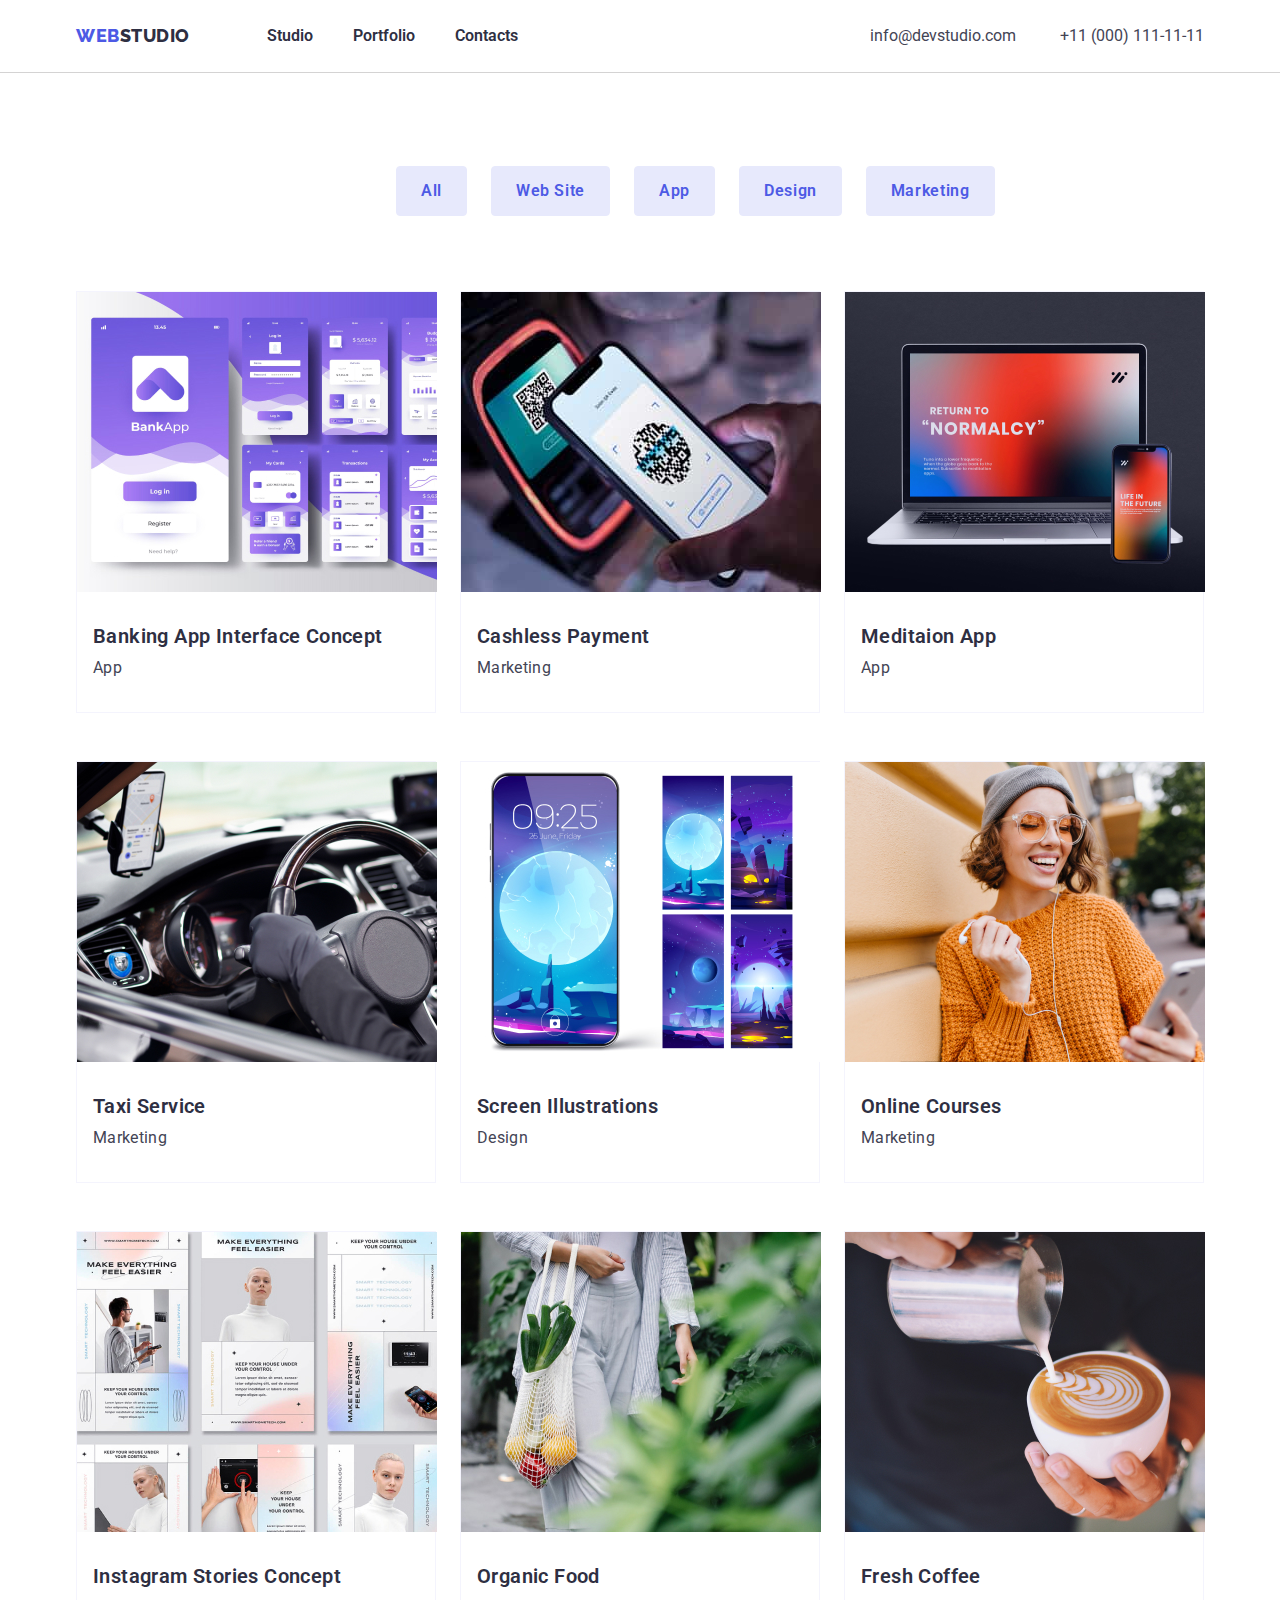
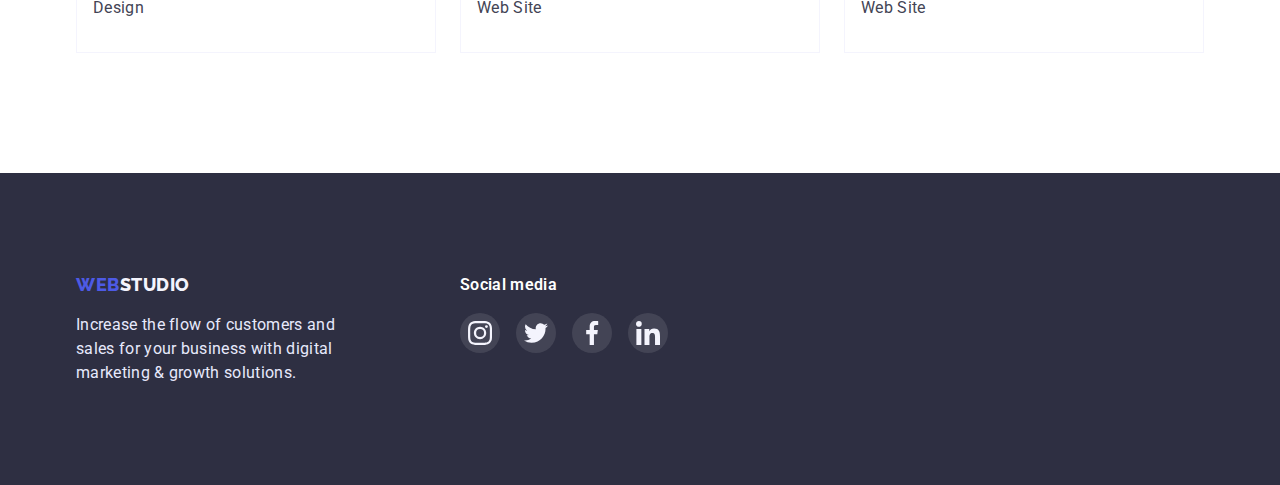
==== porfolio.html @ 74278d8d "HW 5" ====
<!DOCTYPE html>
<html lang="en">
<head>
    <meta charset="UTF-8">
    <meta http-equiv="X-UA-Compatible" content="IE=edge">
    <meta name="viewport" content="width=device-width, initial-scale=1.0">
    
    <!-- нормалізатор -->
    <link rel="stylesheet" href="https://cdnjs.cloudflare.com/ajax/libs/modern-normalize/1.0.0/modern-normalize.min.css"/>
    
    <!-- мої стилі -->
    <link rel="stylesheet" href="./css/styles.css">

    <!-- шрифт -->
    <link rel="preconnect" href="https://fonts.googleapis.com">
    <link rel="preconnect" href="https://fonts.gstatic.com" crossorigin>
    <link href="https://fonts.googleapis.com/css2?family=Raleway:wght@700&family=Roboto:wght@400;500;700;900&display=swap" rel="stylesheet">
    <title>Portfolio</title>
</head>
<body>

    <header>
        <div class="container logo-flex">
            <a href="./index.html" class="logo">
                <span class="logo-name">Web</span>Studio
            </a>
            <nav class="menu">
                <ul class="menu-list">
                    <li><a href="./index.html" class="link">Studio</a></li>
                    <li><a href="./porfolio.html" class="link">Portfolio</a></li>
                    <li><a href="#" class="link">Contacts</a></li>
                </ul>
            </nav>
            <div class="menu-contacts">
                <a href="mailto:info@devstudio.com" class="contacts-link">info@devstudio.com</a>
                <a href="tel:+110001111111" class="contacts-link">+11 (000) 111-11-11</a>  
            </div>
        </div>
    </header>

    <main class="portfolio">
        <h1 class="portfolio-title">Our work examples</h1>

        <section>
           <div class="container">
            <nav class="portfolio-nav">
                <ul class="portfolio-list">
                    <li class="portfolio-list-item"><button type="button" class="porfolio-button">All</button></li>
                    <li class="portfolio-list-item"><button type="button" class="porfolio-button">Web Site</button></li>
                    <li class="portfolio-list-item"><button type="button" class="porfolio-button">App</button></li>
                    <li class="portfolio-list-item"><button type="button" class="porfolio-button">Design</button></li>
                    <li class="portfolio-list-item"><button type="button" class="porfolio-button">Marketing</button></li>
                </ul>
            </nav>

           </div>
            
           <div class="container">
                <ul class="works-list">
                    <li class="work-card">
                        <img src="./images/work1.jpg" alt="BankApp" width="360" height="300">
                        <div class="work-card-signature">
                            <h2 class="work-card-title">Banking App Interface Concept</h2>
                            <p class="work-card-description">App</p>
                        </div>
                    </li>

                    <li class="work-card">
                        <img src="./images/work12.jpg" alt="Mobile app payment" width="360" height="300">
                        <div class="work-card-signature">
                            <h2 class="work-card-title">Cashless Payment</h2>
                            <p class="work-card-description">Marketing</p>
                        </div>
                    </li>

                    <li class="work-card">
                        <img src="./images/work3.jpg" alt="Notebook and telephone on a black phone" width="360" height="300">
                        <div class="work-card-signature">
                            <h2 class="work-card-title">Meditaion App</h2>
                            <p class="work-card-description">App</p>
                        </div>  
                    </li>

                    <li class="work-card">
                        <img src="./images/work4.jpg" alt="Taxi driver" width="360" height="300">
                        <div class="work-card-signature">
                            <h2 class="work-card-title">Taxi Service</h2>
                            <p class="work-card-description">Marketing</p>
                        </div>
                    </li>

                    <li class="work-card">
                        <img src="./images/work5.jpg" alt=" Illustration the moon in the sky" width="360" height="300">
                        <div class="work-card-signature">
                            <h2 class="work-card-title">Screen Illustrations</h2>
                            <p class="work-card-description">Design</p>
                        </div>
                    </li>

                    <li class="work-card">
                        <img src="./images/work6.jpg" alt="Pretty girl with a phone" width="360" height="300">
                        <div class="work-card-signature">
                            <h2 class="work-card-title">Online Courses</h2>
                            <p class="work-card-description">Marketing</p>
                        </div>
                    </li>

                    <li class="work-card">
                        <img src="./images/work7.jpg" alt="Instagram pages" width="360" height="300">
                        <div class="work-card-signature">
                            <h2 class="work-card-title">Instagram Stories Concept</h2>
                            <p class="work-card-description">Design</p>
                        </div>
                    </li>

                    <li class="work-card">
                        <img src="./images/work8.jpg" alt="Bag with food" width="360" height="300">
                        <div class="work-card-signature">
                            <h2 class="work-card-title">Organic Food</h2>
                            <p class="work-card-description">Web Site</p>
                        </div>
                    </li>

                    <li class="work-card">
                        <img src="./images/work9.jpg" alt="Cup of coffee with milk" width="360" height="300">
                        <div class="work-card-signature">
                            <h2 class="work-card-title">Fresh Coffee</h2>
                            <p class="work-card-description">Web Site</p>
                        </div>
                    </li>
                </ul>  
           </div>
        </section>
    </main>

    <footer class="invitation">
        <div class="container">
            <div class="footer-logo">
                <a href="./index.html" class="logo">
                    <span class="logo-name">Web</span><span class="invitation-logo-name">Studio</span>
                </a>
                <p>Increase the flow of customers and sales for your business with digital marketing & growth solutions.</p>
            </div>
            <div class="footer-social-list-links">
                <p>Social media</p>
                <ul class="footer-social-links">
                    <li>
                        <a href="#" class="social-link footer-link">
                            <svg class="footer-social-links-icon" width="24" height="24">
                                <use href="./images/symbol-defs.svg#icon-instagram"></use>
                            </svg>
                        </a>
                    </li>
                    <li>
                        <a href="#" class="social-link footer-link">
                            <svg class="footer-social-links-icon" width="24" height="24">
                                <use href="./images/symbol-defs.svg#icon-twitter"></use>
                            </svg>
                        </a>
                    </li>
                    <li>
                        <a href="#" class="social-link footer-link">
                            <svg class="footer-social-links-icon" width="24" height="24">
                                <use href="./images/symbol-defs.svg#icon-facebook"></use>
                            </svg>
                        </a>
                    </li>
                    <li>
                        <a href="#" class="social-link footer-link">
                            <svg class="footer-social-links-icon" width="24" height="24">
                                <use href="./images/symbol-defs.svg#icon-linkedin"></use>
                            </svg>
                        </a>
                    </li>
                </ul>
            </div>
        </div>
    </footer>
    
</body>
</html>
---- css/styles.css ----
/* ============================== root styles ============================== */

:root {
    --main-text-color: #434455;
    --main-title-color:  #2E2F42;
    --link-color: #4D5AE5;
    --link-color-hover: #31D0AA;
    --main-background-color: #FFFFFF;
    }
 
/* ============================== body styles ============================== */

body {
    background-color: var(--main-background-color);
    
    font-family: "Roboto", sans-serif;
    color: var(--main-text-color);
    font-size: 16px;
}

li {
    list-style-type: none;
}

header {
    padding: 24px 0px;
    border-bottom: 1px solid rgb(212, 211, 211);
}

.container {  
    margin-left: auto;
    margin-right: auto;
    padding: 0 15px;
    width: 1158px;
}

.social-link {
    display: flex;
    align-items: center;
    justify-content: center;

    width: 40px;
    height: 40px;
    border-radius: 50%;

    margin: 0;
    padding: 0;

    cursor: pointer;
}

/* ============================== logo styles ============================== */

.logo-flex {
    display: flex;
    align-items: center;
}

.logo {
    color: var(--main-title-color);
    
    font-family: "Raleway", sans-serif;
    font-weight: 800;
    font-size: 18px;
    line-height: 1.33;
    letter-spacing: 0.03em;

    text-decoration: none;
    text-transform: uppercase;
}

.logo-name {
    color: var(--link-color);
}

/* ============================== menu навигации ============================== */

.menu {
    margin-left: 77px;
}

.menu-list {
    display: flex;
    padding: 0;
    margin: 0;
}

.menu-list > li:not(:first-child) {
    margin-left: 40px; 
}

.link {
    color: var(--main-title-color);
    text-decoration: none; 
    font-weight: 600;
}

.link:hover, 
.link:focus {  
    color: var(--link-color);
}

.menu-contacts {
    margin-left: auto;
}

.contacts-link {
    display: inline;

    color: var(--main-text-color);
    text-decoration: none;
}

.contacts-link:last-child {
    margin-left: 40px;
}

.contacts-link:hover, 
.contacts-link:focus {
    color: var(--link-color);
}

/* ============================== главная картинка styles ============================== */

.promotion {
    display: block;
    max-width: 1600px;
    height: 600px; 
    margin-left: auto;
    margin-right: auto; 
    background-color: var(--main-title-color);
    background-image: linear-gradient(to right, 
    rgb(46, 47, 66, 0.7), 
    rgba(46, 47, 66, 0.7)),
    url(../images/people-office.jpg); 
    background-size: cover;
    background-position: center;
}

.promotion-content {
    min-height: 603px;
    padding: 192px 0;
    text-align: center;
}

.promotion-title {
    width: 492px;
    padding: 0;
    margin: 0;
    margin-left: auto;
    margin-right: auto;
    margin-bottom: 48px;

    color: var(--main-background-color);
    font-size: 56px;
    line-height: 1.07;
}

.button {
    min-width: 170px;
    padding: 16px 32px;
    border: 0 solid transparent;
    border-radius: 4px;
    
    font-family: inherit;
    color: var(--main-background-color);
    font-size: 16px;
    font-weight: 600;
    line-height: 1.187;
    letter-spacing: 0.04em;

    background-color: var(--link-color);
    cursor: pointer;

    box-shadow: 0px 4px 4px rgba(0, 0, 0, 0.15);
}

.button:hover,
.button:focus {
    box-shadow: 0px 1px 6px 
    rgba(46, 47, 66, 0.08), 
    0px 1px 1px rgba(46, 47, 66, 0.16), 
    0px 2px 1px rgba(46, 47, 66, 0.08);
}

.button:active {
    background: #404BBF;
    box-shadow: 0px 4px 4px rgba(0, 0, 0, 0.15);
}

/* ============================== features section styles ============================== */

.features {
    padding-top: 120px;
    padding-bottom: 120px;
}

.main-features-title {
    display: none;
}

.features-list {
    display: flex;
    
    padding: 0;
    margin: 0;
}

.features-list-item {
    display: flex;
    flex-direction: column;
    align-items: flex-start;
    padding: 0px;
    gap: 8px;
}

.features-image {
    width: 264px;
    height: 112px;

    display: flex;
    justify-content: center;
    align-items: center;
   
    background-color: #F4F4FD;
    border-radius: 5px;
}

.features-icon {
    display: block;     
}

.features-title {
    margin: 0;    
    font-weight: 600;
    font-size: 20px;
    line-height: 1.2;
    letter-spacing: 0.04em;
}

.features-list > li:not(:first-child) {
    margin-left: 24px;
}

.features-list p {
    margin: 0;
    line-height: 1.5;
    letter-spacing: 0.02em; 
}

/* ============================== products section styles ============================== */

.products {
    padding-bottom: 120px;
}
    
.products-title {
    margin: 0;
    margin-bottom: 72px;
    
    font-weight: 600;
    font-size: 36px;
    line-height: 1.11;
    letter-spacing: 0.02em;
    color: var(--main-title-color);

    text-align: center;
    text-transform: capitalize;
}

.products-list {
    display: flex;
    justify-content: space-between;
    
    margin: 0;
    padding: 0;
}

.products-list img {
    display: block;
}

/* ============================== team section styles ============================== */

.team {
    background-color: #F4F4FD;
    padding-top: 120px;
    padding-bottom: 120px;
}

.team-title {
    margin: 0;
    margin-bottom: 72px;
    
    color: var(--main-title-color);
    font-size: 36px;
    font-weight: 600;
    line-height: 1.11;
    letter-spacing: 0.02em;

    text-align: center;
    text-transform: capitalize;
}

.team-list {
    display: flex;
    justify-content: space-between;
    margin: 0;
    padding: 0;
}

.team-member {
    margin: 0;
    margin-bottom: 8px;
    
    color: var(--main-title-color);
    font-size: 20px;
    font-weight: 600;
    line-height: 1.2;
    letter-spacing: 0.02em;
}
.team-card {
    background-color: var(--main-background-color);
    width: 265px;
    text-align: center;

    box-shadow: 0px 1px 6px rgba(46, 47, 66, 0.08), 0px 1px 1px rgba(46, 47, 66, 0.16), 0px 2px 1px rgba(46, 47, 66, 0.08);
    border-radius: 0px 0px 4px 4px;
}

.team-card > img {
    display: block;
}

.team-card p {
    margin: 0;
    margin-bottom: 8px;
    padding: 0;
    
    line-height: 1.5;
    letter-spacing: 0.02em;
}

.team-card-signature {
    padding: 32px 16px;
}

/* ============================== Ссылки на социальные сети ============================== */

.team-card-social-links {
    display: flex;
    margin: 0;
    padding: 4px 0;
    flex-direction: row;
    justify-content: center;
    align-items: center;
    gap: 24px;
}

.team-card-link {
    background-color: var(--link-color);
}

.team-card-link.social-link:hover,
.team-card-link.social-link:focus {
    background-color: var(--link-color-hover);
}

/* ============================== customers section styles ============================== */

.customers {
    margin: 0;
    padding: 120px 0;
}

.customers-title {
    margin: 0;
    margin-bottom: 72px;
    
    color: var(--main-title-color);
    font-size: 36px;
    line-height: 1.17;
    letter-spacing: 0.03em;

    text-align: center;
    text-transform: capitalize;
}

.customers-list {
    display: flex;
    padding: 0;
    margin: 0;
    flex-direction: row;
    align-items: flex-start;
    gap: 24px;
}

.customers-image {
    display: flex;
    justify-content: center;
    align-items: center;
    
    width: 168px;
    height: 88px;
    margin: 0;
    
    outline: 1px solid #8E8F99;
    color: #8E8F99;
    border-radius: 4px;
    cursor: pointer;
}

.customers-icon {
    fill: currentColor;
}

.customers-image:hover,
.customers-image:focus {
    outline: 1px solid var(--link-color);
    color: var(--link-color);
}

/* ============================== footer styles ============================== */

.invitation {
    padding-top: 100px;
    padding-bottom: 100px;
    
    background-color: var(--main-title-color);
    color: #E7E9FC;
}

.invitation > .container {
    display: flex;
}

.invitation-logo-name {
    color: #F4F4FD;
    font-family: "Raleway", sans-serif;
    font-weight: 800;
    font-size: 18px;
    line-height: 1.33;
    letter-spacing: 0.03em;

    text-decoration: none;
    text-transform: uppercase;
}

.footer-social-list-links {
    margin-left: 120px;
}

.footer-social-list-links > p {
    margin: 0;
    padding: 0;
    margin-bottom: 16px;

    color: var(--main-background-color);

    font-size: 16px;
    font-weight: 600;
    line-height: 1.5;
    letter-spacing: 0.02em;
}

.footer-social-links {
    display: flex;
    flex-direction: row;
    align-items: flex-start;
    gap: 16px;
    
    padding: 0px;
    margin: 0;
}

.footer-logo p {
    width: 264px;
    margin: 0;
    margin-top: 16px;
    line-height: 1.5;
    letter-spacing: 0.02em;
}

.footer-link {
    background-color: rgba(255, 255, 255, 0.1);
}

.social-link.footer-link:hover,
.social-link.footer-link:focus {
    background-color: var(--link-color-hover);
}

.footer-social-links-icon {
    margin: 0;
}

/* ============================== porfolio styles ============================== */

.portfolio {
    padding-top: 93px;
    padding-bottom: 120px;   
}

.portfolio-title {
    display: none;
}

.portfolio-nav  {
    margin-left: 320px;
    margin-bottom: 75px;
}

.portfolio-list {
    display: flex;
    padding: 0;
    margin: 0;
}

.portfolio-list > li:not(:first-child) {
    margin-left: 24px;
}

.porfolio-button {
    padding: 12px 24px;
    border: 0 solid transparent;
    border-radius: 4px;
    
    background-color: #E7E9FC;
    border: 1px solid #E7E9FC;
    
    font-family: inherit;
    color: var(--link-color);
    font-weight: 600;
    font-size: 16px;
    line-height: 1.5;
    letter-spacing: 0.04em;
    text-align: center;
    
    cursor: pointer;
}

.porfolio-button:hover,
.porfolio-button:focus {
    background-color: var(--link-color);
    color: var(--main-background-color);
    box-shadow: 0px 3px 1px rgba(0, 0, 0, 0.1), 
    0px 2px 1px rgba(0, 0, 0, 0.08), 
    0px 2px 2px rgba(0, 0, 0, 0.12);
    
} 

/* ============================== примеры работ в портфолио ============================== */

.works-list {
    padding: 0;
    margin: 0;
    display: flex;
    flex-wrap: wrap;
    column-gap: 24px;
    row-gap: 48px; 
}

.work-card {
    width: 360px;  
    border: 0.5px solid #F4F4FD;
}

.work-card:hover {
    background: var(--main-background-color);
    box-shadow: 0px 1px 6px rgba(46, 47, 66, 0.3);

    
    position: relative;
    bottom: 10px;
    left: 10px;
}

.work-card-signature {
    width: 360px;
    padding: 32px 16px;
}

.work-card-title {
    margin: 0;
    margin-bottom: 8px;
       
    color: var(--main-title-color);
    
    font-size: 20px;
    font-weight: 600;
    line-height: 1.2;
    letter-spacing: 0.02em;
}

.work-card-description {
    margin: 0;
    color: var(--main-text-color);

    font-size: 16px;
    line-height: 1.5;
    letter-spacing: 0.02em;
}

.work-card img {
    display: block;
}
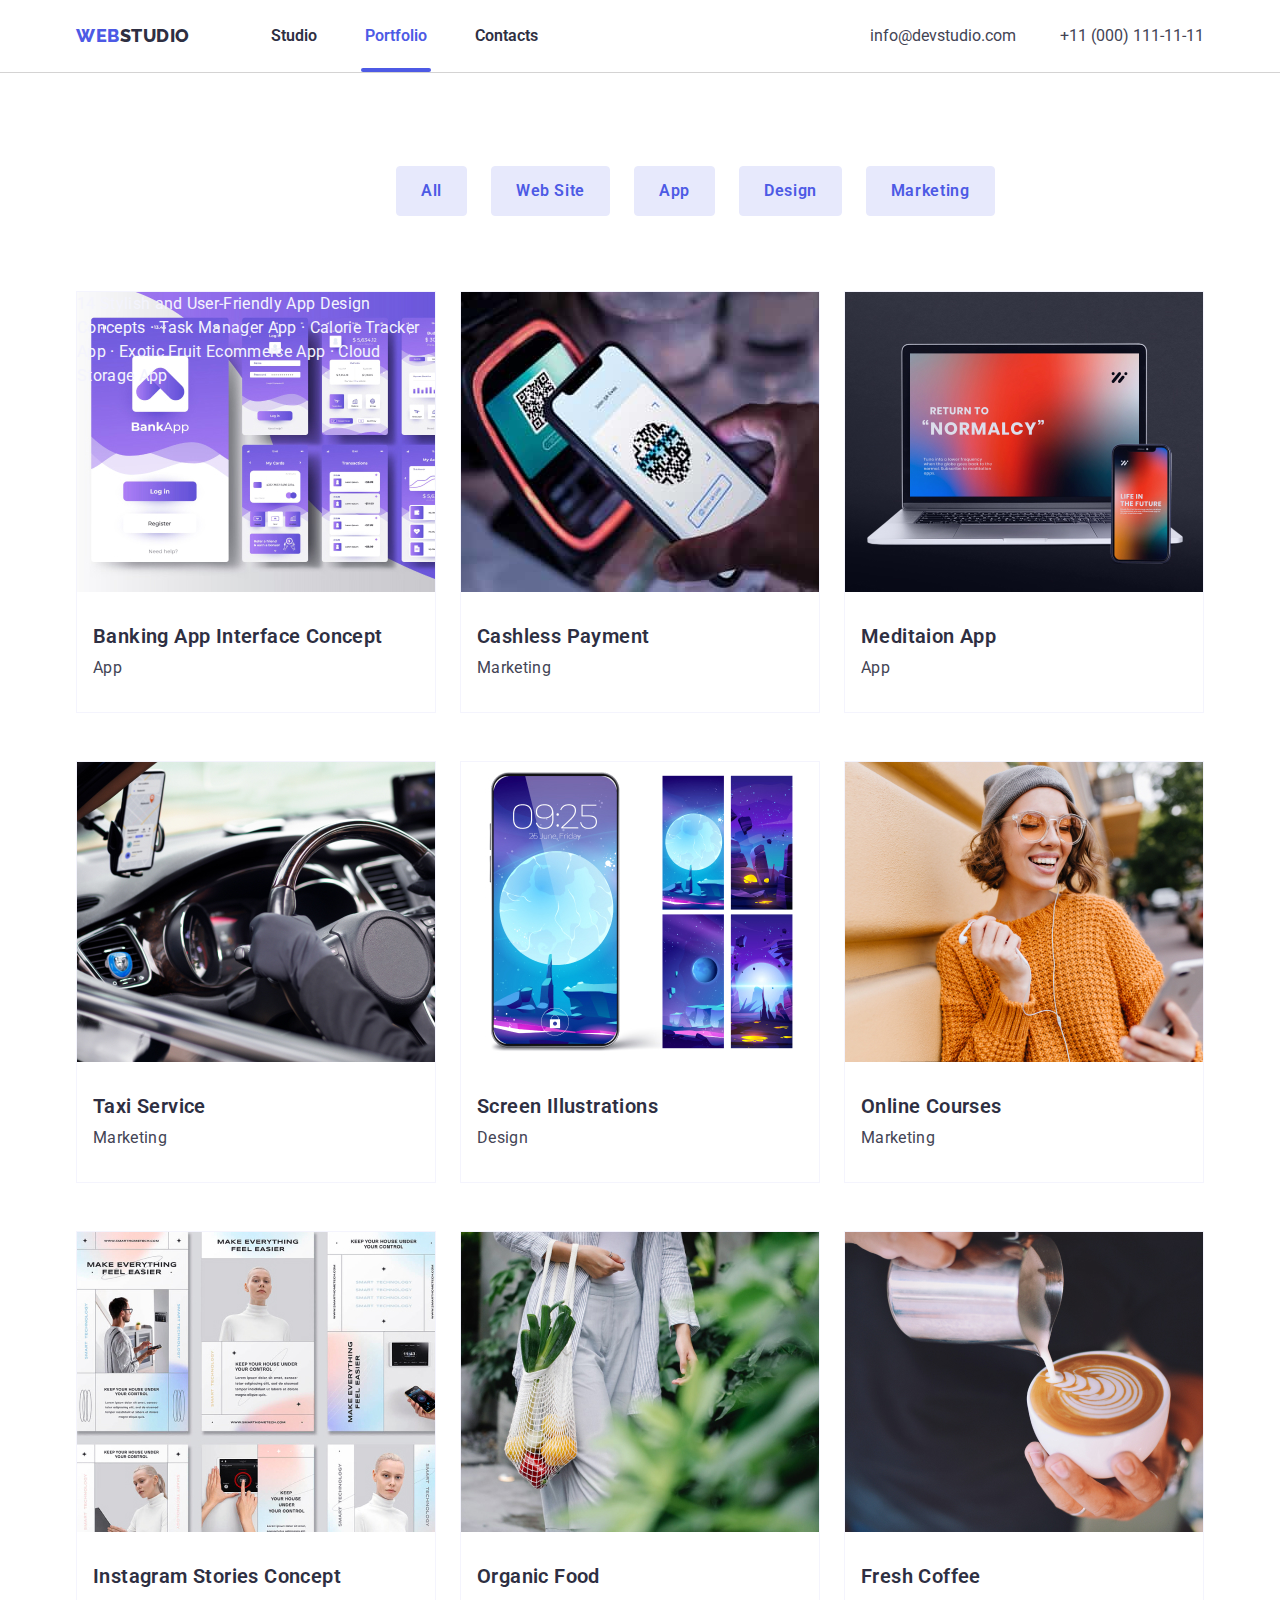
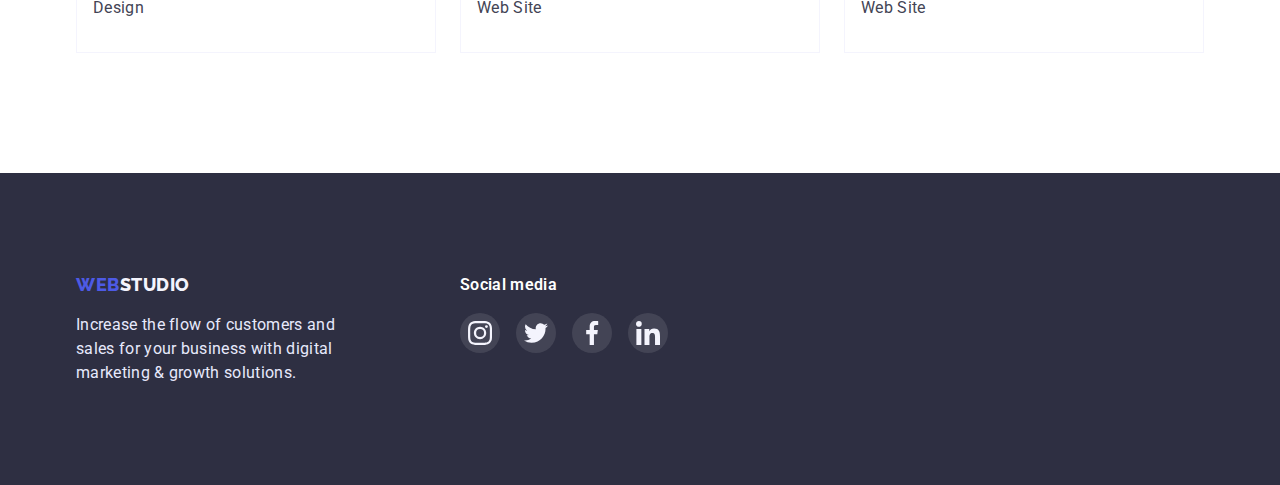
==== commit d2232d37: "сделал оверлей" ====
--- a/porfolio.html
+++ b/porfolio.html
@@ -27,7 +27,7 @@
             <nav class="menu">
                 <ul class="menu-list">
                     <li><a href="./index.html" class="link">Studio</a></li>
-                    <li><a href="./porfolio.html" class="link">Portfolio</a></li>
+                    <li><a href="./porfolio.html" class="link current">Portfolio</a></li>
                     <li><a href="#" class="link">Contacts</a></li>
                 </ul>
             </nav>
@@ -58,7 +58,13 @@
            <div class="container">
                 <ul class="works-list">
                     <li class="work-card">
-                        <img src="./images/work1.jpg" alt="BankApp" width="360" height="300">
+                        <div class="work-card-overlay">
+                            <img src="./images/work1.jpg" alt="BankApp" width="360" height="300">
+                            <p class="overlay-signature">
+                                14 Stylish and User-Friendly App Design Concepts · Task Manager App · 
+                                Calorie Tracker App · Exotic Fruit Ecommerce App · Cloud Storage App
+                            </p>
+                        </div>
                         <div class="work-card-signature">
                             <h2 class="work-card-title">Banking App Interface Concept</h2>
                             <p class="work-card-description">App</p>
@@ -66,7 +72,9 @@
                     </li>
 
                     <li class="work-card">
-                        <img src="./images/work12.jpg" alt="Mobile app payment" width="360" height="300">
+                        <div class="work-card-overlay">
+                            <img src="./images/work12.jpg" alt="Mobile app payment" width="360" height="300">
+                        </div>
                         <div class="work-card-signature">
                             <h2 class="work-card-title">Cashless Payment</h2>
                             <p class="work-card-description">Marketing</p>
@@ -74,7 +82,9 @@
                     </li>
 
                     <li class="work-card">
-                        <img src="./images/work3.jpg" alt="Notebook and telephone on a black phone" width="360" height="300">
+                        <div class="work-card-overlay">
+                            <img src="./images/work3.jpg" alt="Notebook and telephone on a black phone" width="360" height="300">
+                        </div>
                         <div class="work-card-signature">
                             <h2 class="work-card-title">Meditaion App</h2>
                             <p class="work-card-description">App</p>
@@ -82,7 +92,9 @@
                     </li>
 
                     <li class="work-card">
-                        <img src="./images/work4.jpg" alt="Taxi driver" width="360" height="300">
+                        <div class="work-card-overlay">
+                            <img src="./images/work4.jpg" alt="Taxi driver" width="360" height="300">
+                        </div>
                         <div class="work-card-signature">
                             <h2 class="work-card-title">Taxi Service</h2>
                             <p class="work-card-description">Marketing</p>
@@ -90,7 +102,9 @@
                     </li>
 
                     <li class="work-card">
-                        <img src="./images/work5.jpg" alt=" Illustration the moon in the sky" width="360" height="300">
+                        <div class="work-card-overlay">
+                            <img src="./images/work5.jpg" alt=" Illustration the moon in the sky" width="360" height="300">
+                        </div>
                         <div class="work-card-signature">
                             <h2 class="work-card-title">Screen Illustrations</h2>
                             <p class="work-card-description">Design</p>
@@ -98,7 +112,9 @@
                     </li>
 
                     <li class="work-card">
-                        <img src="./images/work6.jpg" alt="Pretty girl with a phone" width="360" height="300">
+                        <div class="work-card-overlay">
+                            <img src="./images/work6.jpg" alt="Pretty girl with a phone" width="360" height="300">
+                        </div>
                         <div class="work-card-signature">
                             <h2 class="work-card-title">Online Courses</h2>
                             <p class="work-card-description">Marketing</p>
@@ -106,7 +122,9 @@
                     </li>
 
                     <li class="work-card">
-                        <img src="./images/work7.jpg" alt="Instagram pages" width="360" height="300">
+                        <div class="work-card-overlay">
+                            <img src="./images/work7.jpg" alt="Instagram pages" width="360" height="300">
+                        </div>
                         <div class="work-card-signature">
                             <h2 class="work-card-title">Instagram Stories Concept</h2>
                             <p class="work-card-description">Design</p>
@@ -114,7 +132,9 @@
                     </li>
 
                     <li class="work-card">
-                        <img src="./images/work8.jpg" alt="Bag with food" width="360" height="300">
+                        <div class="work-card-overlay">
+                            <img src="./images/work8.jpg" alt="Bag with food" width="360" height="300">
+                        </div>
                         <div class="work-card-signature">
                             <h2 class="work-card-title">Organic Food</h2>
                             <p class="work-card-description">Web Site</p>
@@ -122,7 +142,9 @@
                     </li>
 
                     <li class="work-card">
-                        <img src="./images/work9.jpg" alt="Cup of coffee with milk" width="360" height="300">
+                        <div class="work-card-overlay">
+                            <img src="./images/work9.jpg" alt="Cup of coffee with milk" width="360" height="300">
+                        </div>
                         <div class="work-card-signature">
                             <h2 class="work-card-title">Fresh Coffee</h2>
                             <p class="work-card-description">Web Site</p>
--- a/css/styles.css
+++ b/css/styles.css
@@ -6,6 +6,8 @@
     --link-color: #4D5AE5;
     --link-color-hover: #31D0AA;
     --main-background-color: #FFFFFF;
+
+    --timing-animation: cubic-bezier(0.4, 0, 0.2, 1);
     }
  
 /* ============================== body styles ============================== */
@@ -47,6 +49,8 @@
     padding: 0;
 
     cursor: pointer;
+
+    transition: background-color 250ms var(--timing-animation) 0ms;
 }
 
 /* ============================== logo styles ============================== */
@@ -73,6 +77,10 @@
     color: var(--link-color);
 }
 
+.current::after {
+
+}
+
 /* ============================== menu навигации ============================== */
 
 .menu {
@@ -90,9 +98,33 @@
 }
 
 .link {
+    position: relative;
+
+    padding: 0 4px;
+
     color: var(--main-title-color);
     text-decoration: none; 
     font-weight: 600;
+
+    transition: color 250ms var(--timing-animation) 0ms;
+}
+
+.current {
+    color: var(--link-color);
+}
+
+.current::after {
+    content: "";
+    
+    position: absolute;
+    left: 0;
+    bottom: -27px;
+
+    display: block;
+    background-color: var(--link-color);
+    width: 100%;
+    height: 4px;
+    border-radius: 2px;
 }
 
 .link:hover, 
@@ -109,6 +141,8 @@
 
     color: var(--main-text-color);
     text-decoration: none;
+
+    transition: color 250ms var(--timing-animation) 0ms;
 }
 
 .contacts-link:last-child {
@@ -408,6 +442,9 @@
     color: #8E8F99;
     border-radius: 4px;
     cursor: pointer;
+
+    transition: color 250ms var(--timing-animation) 0ms, 
+                outline 250ms var(--timing-animation) 0ms;
 }
 
 .customers-icon {
@@ -537,6 +574,10 @@
     text-align: center;
     
     cursor: pointer;
+
+    transition: color 250ms var(--timing-animation) 0ms, 
+                background-color 250ms var(--timing-animation) 0ms,
+                box-shadow 250ms var(--timing-animation) 0ms;
 }
 
 .porfolio-button:hover,
@@ -546,7 +587,6 @@
     box-shadow: 0px 3px 1px rgba(0, 0, 0, 0.1), 
     0px 2px 1px rgba(0, 0, 0, 0.08), 
     0px 2px 2px rgba(0, 0, 0, 0.12);
-    
 } 
 
 /* ============================== примеры работ в портфолио ============================== */
@@ -561,18 +601,53 @@
 }
 
 .work-card {
-    width: 360px;  
+    width: 360px;
+    overflow: hidden;
     border: 0.5px solid #F4F4FD;
+    
+    transition: box-shadow 250ms var(--timing-animation) 0ms;
 }
 
 .work-card:hover {
-    background: var(--main-background-color);
+    background: #FFFFFF;
     box-shadow: 0px 1px 6px rgba(46, 47, 66, 0.3);
-
-    
+}
+
+/* ++++++++++++++++++++ Делаем оверлей ++++++++++++++++++++ */
+
+.work-card-overlay {
     position: relative;
-    bottom: 10px;
-    left: 10px;
+    overflow: hidden;
+}
+
+.work-card-overlay::before {
+    content: "";
+    position: absolute;
+
+    width: 100%;
+    height: 100%;
+    background-color: rgba(77, 90, 229, 0.8);   
+
+    transform: translateY(100%);
+    transition: transform 250ms var(--timing-animation) 0ms;
+}
+
+.work-card:hover .work-card-overlay::before {
+    transform: translateY(0);
+} 
+
+.overlay-signature {
+    margin: 0;
+    
+    position: absolute;
+    top: 0;
+    left: 0;
+    color: #F4F4FD;
+    
+    font-size: 16px;
+    line-height: 1.5;
+    letter-spacing: 0.02em;
+   
 }
 
 .work-card-signature {
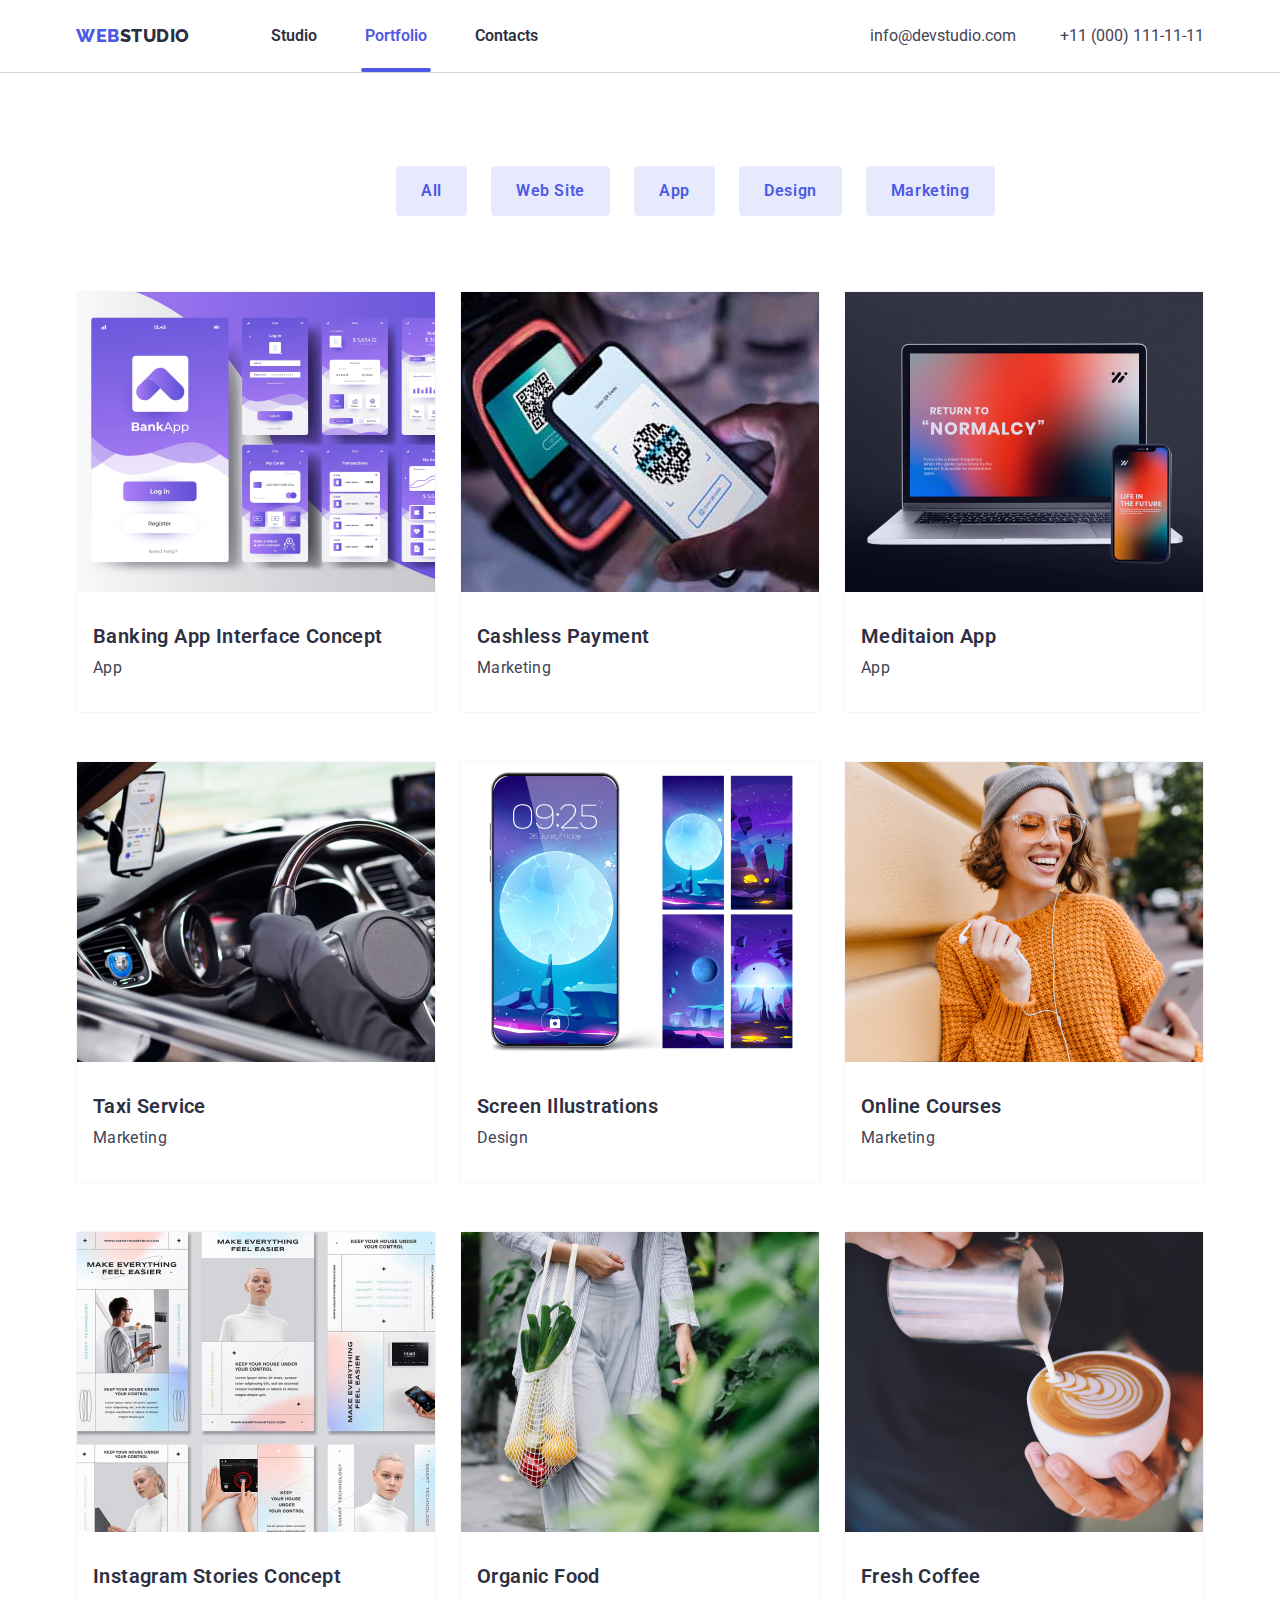
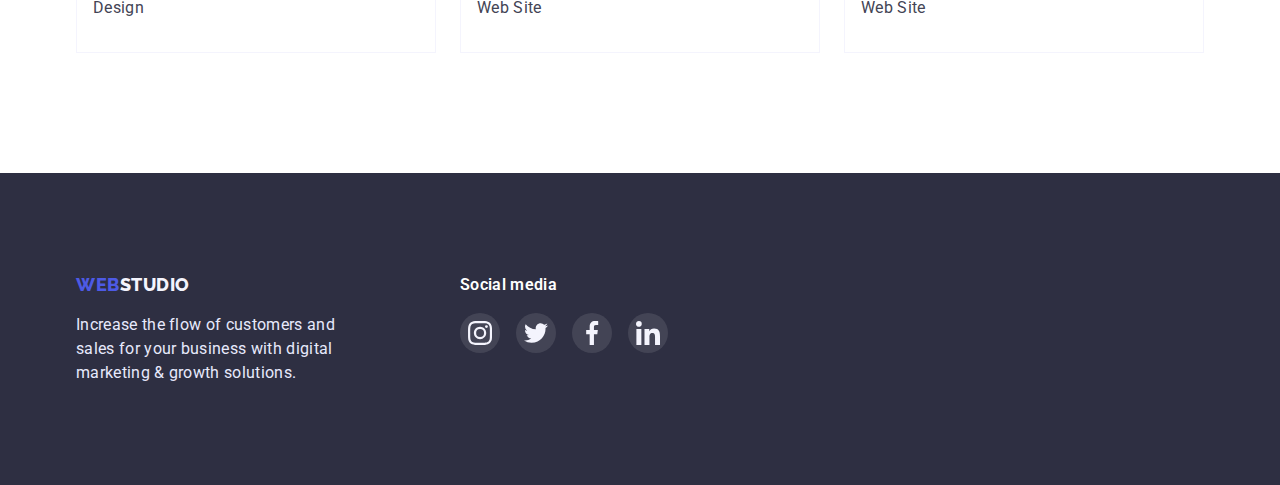
==== commit 179f8948: "сделал оверлей на все карточки" ====
--- a/porfolio.html
+++ b/porfolio.html
@@ -60,10 +60,12 @@
                     <li class="work-card">
                         <div class="work-card-overlay">
                             <img src="./images/work1.jpg" alt="BankApp" width="360" height="300">
-                            <p class="overlay-signature">
-                                14 Stylish and User-Friendly App Design Concepts · Task Manager App · 
-                                Calorie Tracker App · Exotic Fruit Ecommerce App · Cloud Storage App
-                            </p>
+                            <div class="overlay">
+                                <p class="overlay-signature">
+                                    14 Stylish and User-Friendly App Design Concepts · Task Manager App · 
+                                    Calorie Tracker App · Exotic Fruit Ecommerce App · Cloud Storage App
+                                </p>
+                            </div>
                         </div>
                         <div class="work-card-signature">
                             <h2 class="work-card-title">Banking App Interface Concept</h2>
@@ -74,6 +76,12 @@
                     <li class="work-card">
                         <div class="work-card-overlay">
                             <img src="./images/work12.jpg" alt="Mobile app payment" width="360" height="300">
+                            <div class="overlay">
+                                <p class="overlay-signature">
+                                    14 Stylish and User-Friendly App Design Concepts · Task Manager App · 
+                                    Calorie Tracker App · Exotic Fruit Ecommerce App · Cloud Storage App
+                                </p>
+                            </div>
                         </div>
                         <div class="work-card-signature">
                             <h2 class="work-card-title">Cashless Payment</h2>
@@ -84,6 +92,12 @@
                     <li class="work-card">
                         <div class="work-card-overlay">
                             <img src="./images/work3.jpg" alt="Notebook and telephone on a black phone" width="360" height="300">
+                            <div class="overlay">
+                                <p class="overlay-signature">
+                                    14 Stylish and User-Friendly App Design Concepts · Task Manager App · 
+                                    Calorie Tracker App · Exotic Fruit Ecommerce App · Cloud Storage App
+                                </p>
+                            </div>
                         </div>
                         <div class="work-card-signature">
                             <h2 class="work-card-title">Meditaion App</h2>
@@ -94,6 +108,12 @@
                     <li class="work-card">
                         <div class="work-card-overlay">
                             <img src="./images/work4.jpg" alt="Taxi driver" width="360" height="300">
+                            <div class="overlay">
+                                <p class="overlay-signature">
+                                    14 Stylish and User-Friendly App Design Concepts · Task Manager App · 
+                                    Calorie Tracker App · Exotic Fruit Ecommerce App · Cloud Storage App
+                                </p>
+                            </div>
                         </div>
                         <div class="work-card-signature">
                             <h2 class="work-card-title">Taxi Service</h2>
@@ -104,6 +124,12 @@
                     <li class="work-card">
                         <div class="work-card-overlay">
                             <img src="./images/work5.jpg" alt=" Illustration the moon in the sky" width="360" height="300">
+                            <div class="overlay">
+                                <p class="overlay-signature">
+                                    14 Stylish and User-Friendly App Design Concepts · Task Manager App · 
+                                    Calorie Tracker App · Exotic Fruit Ecommerce App · Cloud Storage App
+                                </p>
+                            </div>
                         </div>
                         <div class="work-card-signature">
                             <h2 class="work-card-title">Screen Illustrations</h2>
@@ -114,6 +140,12 @@
                     <li class="work-card">
                         <div class="work-card-overlay">
                             <img src="./images/work6.jpg" alt="Pretty girl with a phone" width="360" height="300">
+                            <div class="overlay">
+                                <p class="overlay-signature">
+                                    14 Stylish and User-Friendly App Design Concepts · Task Manager App · 
+                                    Calorie Tracker App · Exotic Fruit Ecommerce App · Cloud Storage App
+                                </p>
+                            </div>
                         </div>
                         <div class="work-card-signature">
                             <h2 class="work-card-title">Online Courses</h2>
@@ -124,6 +156,12 @@
                     <li class="work-card">
                         <div class="work-card-overlay">
                             <img src="./images/work7.jpg" alt="Instagram pages" width="360" height="300">
+                            <div class="overlay">
+                                <p class="overlay-signature">
+                                    14 Stylish and User-Friendly App Design Concepts · Task Manager App · 
+                                    Calorie Tracker App · Exotic Fruit Ecommerce App · Cloud Storage App
+                                </p>
+                            </div>
                         </div>
                         <div class="work-card-signature">
                             <h2 class="work-card-title">Instagram Stories Concept</h2>
@@ -134,6 +172,12 @@
                     <li class="work-card">
                         <div class="work-card-overlay">
                             <img src="./images/work8.jpg" alt="Bag with food" width="360" height="300">
+                            <div class="overlay">
+                                <p class="overlay-signature">
+                                    14 Stylish and User-Friendly App Design Concepts · Task Manager App · 
+                                    Calorie Tracker App · Exotic Fruit Ecommerce App · Cloud Storage App
+                                </p>
+                            </div>
                         </div>
                         <div class="work-card-signature">
                             <h2 class="work-card-title">Organic Food</h2>
@@ -144,6 +188,12 @@
                     <li class="work-card">
                         <div class="work-card-overlay">
                             <img src="./images/work9.jpg" alt="Cup of coffee with milk" width="360" height="300">
+                            <div class="overlay">
+                                <p class="overlay-signature">
+                                    14 Stylish and User-Friendly App Design Concepts · Task Manager App · 
+                                    Calorie Tracker App · Exotic Fruit Ecommerce App · Cloud Storage App
+                                </p>
+                            </div>
                         </div>
                         <div class="work-card-signature">
                             <h2 class="work-card-title">Fresh Coffee</h2>
--- a/css/styles.css
+++ b/css/styles.css
@@ -620,9 +620,11 @@
     overflow: hidden;
 }
 
-.work-card-overlay::before {
-    content: "";
+.overlay {
     position: absolute;
+
+    top: 0;
+    left: 0;
 
     width: 100%;
     height: 100%;
@@ -632,22 +634,20 @@
     transition: transform 250ms var(--timing-animation) 0ms;
 }
 
-.work-card:hover .work-card-overlay::before {
+.work-card:hover .overlay {
     transform: translateY(0);
 } 
 
 .overlay-signature {
-    margin: 0;
-    
     position: absolute;
-    top: 0;
-    left: 0;
+
+    margin: 0;
+    padding: 40px 24px;
+        
     color: #F4F4FD;
-    
     font-size: 16px;
     line-height: 1.5;
     letter-spacing: 0.02em;
-   
 }
 
 .work-card-signature {
